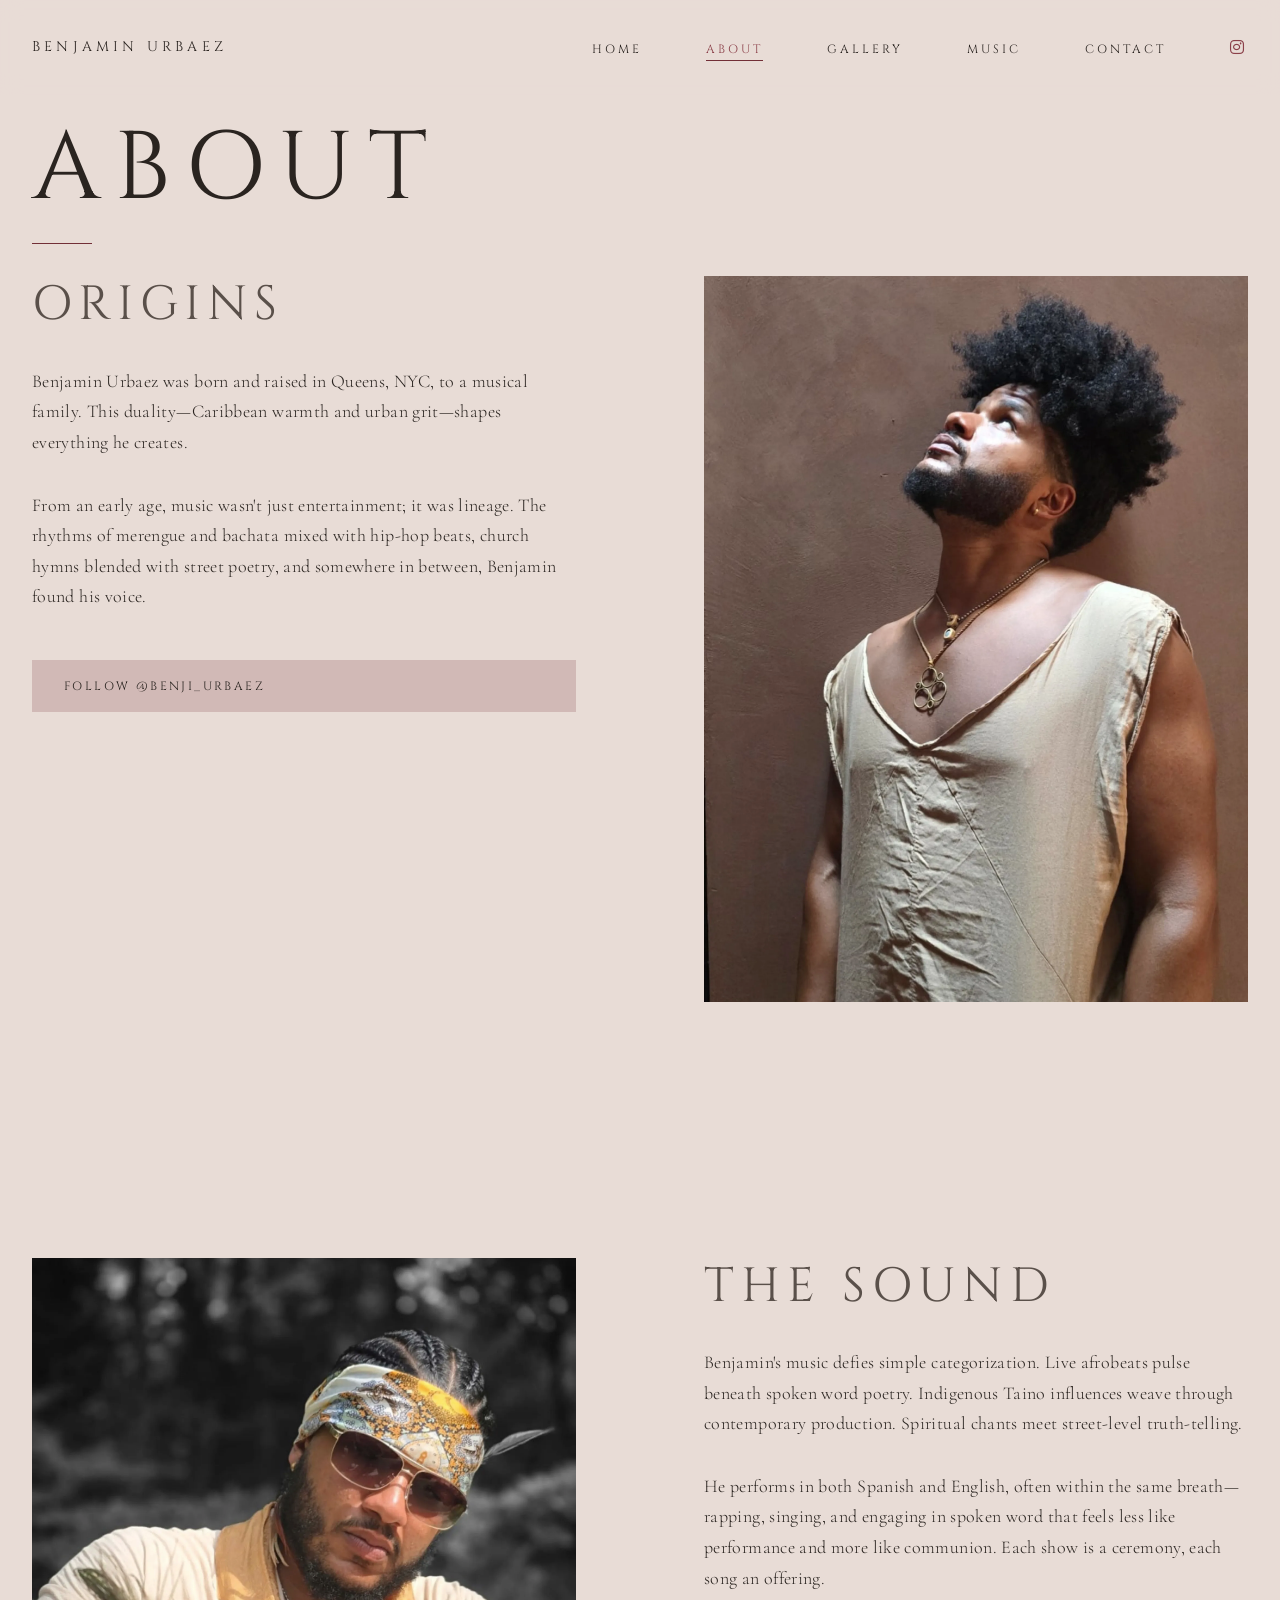
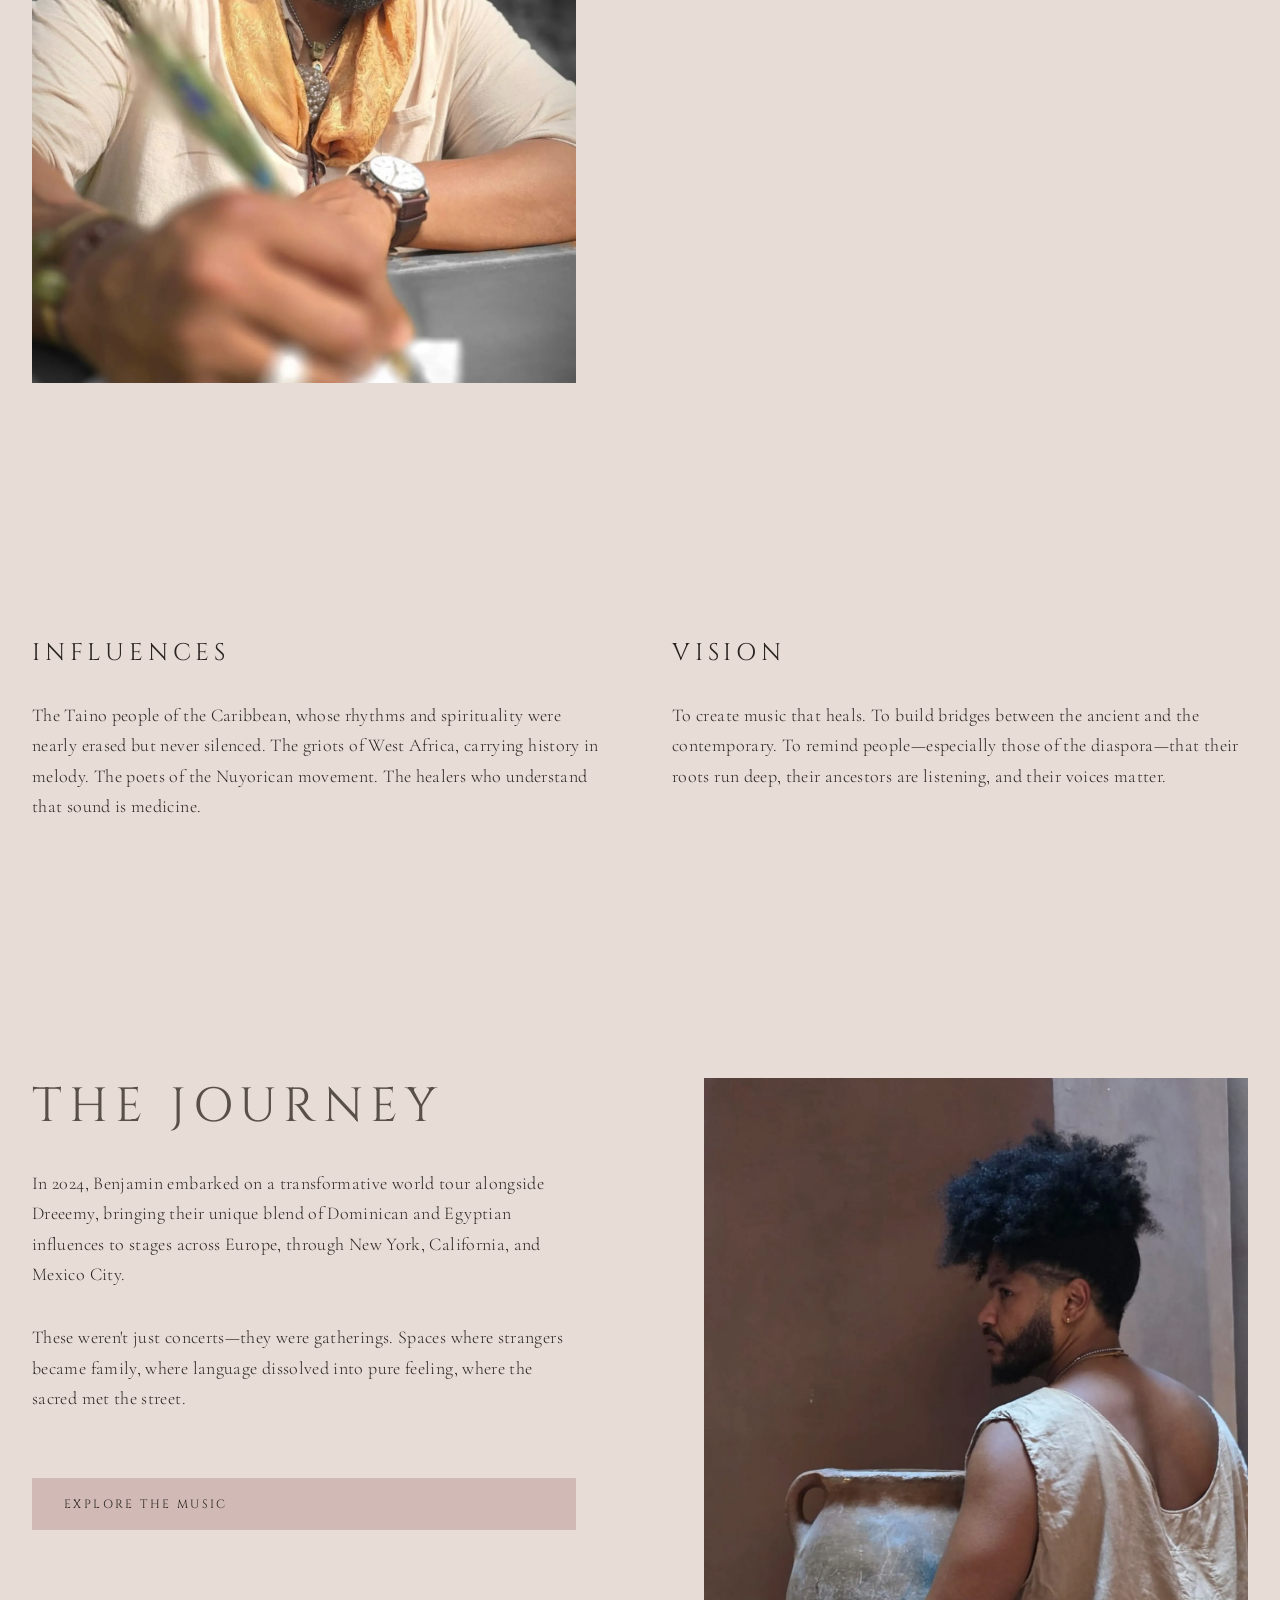
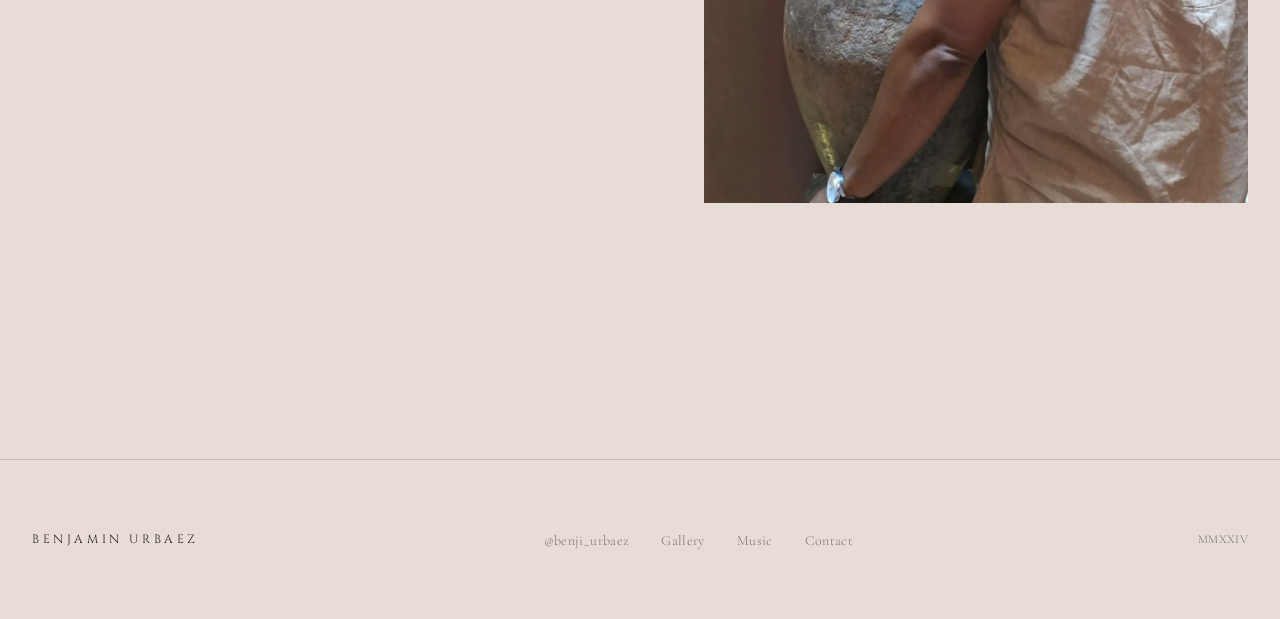
==== about/index.html @ 4b697fca "Optimize all images to WebP format (261MB → 48MB, 81% reduction) Convert 98 images from JPEG/JPG to " ====
<!DOCTYPE html>
<html lang="en">
<head>
  <meta charset="UTF-8">
  <meta name="viewport" content="width=device-width, initial-scale=1.0">
  <title>About Benjamin Urbaez | Dominican-American Spiritual Music Artist from Queens NYC</title>
  <meta name="description" content="About Benjamin Urbaez - Dominican-American spiritual music artist born and raised in Queens, NYC. From a musical family, he channels ancestral rhythms through live afrobeats, spoken word, and Taino-influenced soundscapes. Follow @benji_urbaez on Instagram.">
  <meta name="keywords" content="Benjamin Urbaez biography, Dominican-American musician, Queens NYC artist, spiritual music, afrobeats performer, spoken word poet, Taino indigenous music, Dreeemy collaboration">
  <link rel="canonical" href="https://benjaminurbaez.com/about.html">
  <link rel="stylesheet" href="https://cdnjs.cloudflare.com/ajax/libs/font-awesome/6.5.1/css/all.min.css" integrity="sha512-DTOQO9RWCH3ppGqcWaEA1BIZOC6xxalwEsw9c2QQeAIftl+Vegovlnee1c9QX4TctnWMn13TZye+giMm8e2LwA==" crossorigin="anonymous" referrerpolicy="no-referrer">
  <link rel="stylesheet" href="../styles.css">
</head>
<body>

  <nav class="nav nav--sticky">
    <div class="container nav__inner">
      <a href="/" class="nav__logo">Benjamin Urbaez</a>
      <ul class="nav__links">
        <li><a href="/" class="nav__link">Home</a></li>
        <li><a href="/about/" class="nav__link active">About</a></li>
        <li><a href="/gallery/" class="nav__link">Gallery</a></li>
        <li><a href="/music/" class="nav__link">Music</a></li>
        <li><a href="/contact/" class="nav__link">Contact</a></li>
        <li><a href="https://www.instagram.com/benji_urbaez/" target="_blank" rel="noopener" class="nav__link nav__link--instagram" aria-label="Instagram"><i class="fa-brands fa-instagram"></i></a></li>
      </ul>
      <button class="nav__toggle" aria-label="Toggle navigation">
        <span></span>
        <span></span>
        <span></span>
      </button>
    </div>
  </nav>

  <header class="page-header">
    <div class="container">
      <h1 class="page-header__title animate-fade-in-up">About</h1>
      <div class="page-header__line animate-fade-in-up animate-delay-1"></div>
    </div>
  </header>

  <section class="section" style="padding-top: 0;">
    <div class="container">
      <div class="content-block">
        <div class="content-block__text">
          <h2>Origins</h2>
          <p>
            Benjamin Urbaez was born and raised in Queens, NYC, to a musical family. This duality—Caribbean warmth and urban grit—shapes everything he creates.
          </p>
          <p>
            From an early age, music wasn't just entertainment; it was lineage. The rhythms of merengue and bachata mixed with hip-hop beats, church hymns blended with street poetry, and somewhere in between, Benjamin found his voice.
          </p>
          <a href="https://www.instagram.com/benji_urbaez/" target="_blank" rel="noopener" class="social-link" style="margin-top: var(--space-sm); display: inline-block;">Follow @benji_urbaez</a>
        </div>
        <div class="content-block__image">
          <img src="../assets/benjaminurbaez_05.webp" alt="Benjamin Urbaez Dominican-American spiritual music artist looking upward in earth-toned linen with gold pendant necklace against terracotta wall">
        </div>
      </div>
    </div>
  </section>


  <section class="section">
    <div class="container">
      <div class="content-block content-block--reverse">
        <div class="content-block__text">
          <h2>The Sound</h2>
          <p>
            Benjamin's music defies simple categorization. Live afrobeats pulse beneath spoken word poetry. Indigenous Taino influences weave through contemporary production. Spiritual chants meet street-level truth-telling.
          </p>
          <p>
            He performs in both Spanish and English, often within the same breath—rapping, singing, and engaging in spoken word that feels less like performance and more like communion. Each show is a ceremony, each song an offering.
          </p>
        </div>
        <div class="content-block__image">
          <img src="../assets/benjaminurbaez_01.webp" alt="Benjamin Urbaez writing lyrics outdoors wearing patterned bandana and sunglasses, Dominican-American songwriter and spoken word poet">
        </div>
      </div>
    </div>
  </section>

  <section class="section">
    <div class="container">
      <div class="grid grid--2">
        <div>
          <h3>Influences</h3>
          <p style="margin-top: var(--space-md);">
            The Taino people of the Caribbean, whose rhythms and spirituality were nearly erased but never silenced. The griots of West Africa, carrying history in melody. The poets of the Nuyorican movement. The healers who understand that sound is medicine.
          </p>
        </div>
        <div>
          <h3>Vision</h3>
          <p style="margin-top: var(--space-md);">
            To create music that heals. To build bridges between the ancient and the contemporary. To remind people—especially those of the diaspora—that their roots run deep, their ancestors are listening, and their voices matter.
          </p>
        </div>
      </div>
    </div>
  </section>

  <section class="section">
    <div class="container">
      <div class="content-block">
        <div class="content-block__text">
          <h2>The Journey</h2>
          <p>
            In 2024, Benjamin embarked on a transformative world tour alongside Dreeemy, bringing their unique blend of Dominican and Egyptian influences to stages across Europe, through New York, California, and Mexico City.
          </p>
          <p>
            These weren't just concerts—they were gatherings. Spaces where strangers became family, where language dissolved into pure feeling, where the sacred met the street.
          </p>
          <a href="/music/" class="social-link" style="margin-top: var(--space-md); display: inline-block;">Explore the Music</a>
        </div>
        <div class="content-block__image">
          <img src="../assets/benjaminurbaez_06.webp" alt="Benjamin Urbaez in profile view leaning against ancient clay vessel, contemplative portrait of global touring musician">
        </div>
      </div>
    </div>
  </section>

  <footer class="footer">
    <div class="container footer__inner">
      <span class="footer__logo">Benjamin Urbaez</span>
      <ul class="footer__links">
        <li><a href="https://www.instagram.com/benji_urbaez/" target="_blank" rel="noopener" class="footer__link">@benji_urbaez</a></li>
        <li><a href="/gallery/" class="footer__link">Gallery</a></li>
        <li><a href="/music/" class="footer__link">Music</a></li>
        <li><a href="/contact/" class="footer__link">Contact</a></li>
      </ul>
      <span class="footer__copy">MMXXIV</span>
    </div>
  </footer>

  <script src="../script.js"></script>
</body>
</html>
---- styles.css ----
/* Benjamin Urbaez - Sacred Earth Editorial */
@import url('https://fonts.googleapis.com/css2?family=Cinzel:wght@400;500;600;700&family=Cormorant+Garamond:ital,wght@0,300;0,400;0,500;0,600;1,300;1,400&display=swap');

:root {
  /* Sacred Earth Palette - Light Mode */
  --bg: #E8DCD6;
  --bg-dark: #D8CCC6;
  --burgundy: #722F37;
  --burgundy-light: #8B4049;
  --brown: #4A3728;
  --brown-light: #5E4A3A;
  --grey: #6B6B6B;
  --grey-warm: #7A7268;
  --text: #2A2420;
  --text-muted: #5A504A;

  /* Typography */
  --font-display: 'Cinzel', serif;
  --font-body: 'Cormorant Garamond', serif;

  /* Spacing */
  --space-xs: 0.5rem;
  --space-sm: 1rem;
  --space-md: 2rem;
  --space-lg: 4rem;
  --space-xl: 8rem;
  --space-2xl: 12rem;
}

*, *::before, *::after {
  margin: 0;
  padding: 0;
  box-sizing: border-box;
}

html {
  font-size: 16px;
  scroll-behavior: smooth;
}

body {
  font-family: var(--font-body);
  font-size: 1.125rem;
  font-weight: 300;
  line-height: 1.7;
  color: var(--text);
  background-color: var(--bg);
  min-height: 100vh;
  overflow-x: hidden;
  letter-spacing: 0.02em;
}

::selection {
  background: var(--burgundy);
  color: var(--bg);
}

/* Typography */
h1, h2, h3, h4 {
  font-family: var(--font-display);
  font-weight: 400;
  letter-spacing: 0.15em;
  text-transform: uppercase;
  line-height: 1.2;
}

h1 {
  font-size: clamp(2.5rem, 8vw, 6rem);
}

h2 {
  font-size: clamp(1.75rem, 4vw, 3rem);
  color: var(--text-muted);
}

h3 {
  font-size: clamp(1.25rem, 2vw, 1.5rem);
  letter-spacing: 0.2em;
}

p {
  max-width: 65ch;
}

a {
  color: var(--text);
  text-decoration: none;
  transition: color 0.3s ease;
}

a:hover {
  color: var(--burgundy-light);
}

/* Layout */
.container {
  width: 100%;
  max-width: 1400px;
  margin: 0 auto;
  padding: 0 var(--space-md);
}

.container--wide {
  max-width: 1600px;
}

.container--narrow {
  max-width: 900px;
}

/* Navigation */
.nav {
  position: fixed;
  top: 0;
  left: 0;
  right: 0;
  z-index: 100;
  padding: var(--space-md) 0;
  background: linear-gradient(to bottom, var(--bg) 0%, transparent 100%);
}

.nav__inner {
  display: flex;
  justify-content: space-between;
  align-items: center;
}

.nav__logo {
  font-family: var(--font-display);
  font-size: 0.875rem;
  letter-spacing: 0.3em;
  text-transform: uppercase;
}

.nav__links {
  display: flex;
  gap: var(--space-lg);
  list-style: none;
}

.nav__link {
  font-family: var(--font-display);
  font-size: 0.75rem;
  font-weight: bolder;
  letter-spacing: 0.25em;
  text-transform: uppercase;
  position: relative;
}

.nav__link::after {
  content: '';
  position: absolute;
  bottom: -4px;
  left: 0;
  width: 0;
  height: 1px;
  background: var(--burgundy);
  transition: width 0.4s ease;
}

.nav__link:hover::after,
.nav__link.active::after {
  width: 100%;
}

.nav__link.active {
  color: var(--burgundy-light);
}

/* Mobile Nav Toggle */
.nav__toggle {
  display: none;
  flex-direction: column;
  gap: 6px;
  background: none;
  border: none;
  cursor: pointer;
  padding: var(--space-xs);
}

.nav__toggle span {
  width: 24px;
  height: 1px;
  background: var(--text);
  transition: all 0.3s ease;
}

/* Hero Section */
.hero {
  min-height: 100vh;
  display: flex;
  flex-direction: column;
  justify-content: flex-end;
  padding-bottom: var(--space-xl);
  position: relative;
  overflow: hidden;
}

.hero__background {
  position: absolute;
  inset: 0;
  z-index: -1;
}

.hero__image {
  width: 100%;
  height: 100%;
  object-fit: cover;
  opacity: 0.6;
  filter: grayscale(20%);
}

.hero__overlay {
  position: absolute;
  inset: 0;
  background: linear-gradient(
    to top,
    var(--bg) 0%,
    rgba(232, 220, 214, 0.7) 40%,
    rgba(232, 220, 214, 0.3) 100%
  );
}

.hero__content {
  position: relative;
  z-index: 1;
}

.hero__title {
  margin-bottom: var(--space-md);
}

.hero__subtitle {
  font-family: var(--font-body);
  font-size: clamp(1rem, 2vw, 1.25rem);
  font-weight: 300;
  font-style: italic;
  letter-spacing: 0.1em;
  color: var(--text-muted);
  text-transform: none;
}

.hero__title--large {
  font-family: var(--font-body);
  font-size: clamp(2rem, 4vw, 2.5rem);
  font-weight: 300;
  font-style: italic;
  letter-spacing: 0.1em;
  text-transform: none;
  color: var(--text-muted);
}

/* Page Header */
.page-header {
  padding-top: calc(80px + var(--space-md));
  padding-bottom: var(--space-md);
}

.page-header__title {
  margin-bottom: var(--space-sm);
}

.page-header__line {
  width: 60px;
  height: 1px;
  background: var(--burgundy);
}

/* Sections */
.section {
  padding: var(--space-xl) 0;
}

.section--burgundy {
  background: var(--burgundy);
  color: var(--cream);
}

.section--burgundy h2,
.section--burgundy h3,
.section--burgundy p,
.section--burgundy a {
  color: var(--cream);
}

.section--brown {
  background: var(--brown);
  color: var(--cream);
}

.section--brown h2,
.section--brown h3,
.section--brown p,
.section--brown a {
  color: var(--cream);
}

.section__header {
  margin-bottom: var(--space-lg);
}

.section__title {
  margin-bottom: var(--space-sm);
}

.section__line {
  width: 40px;
  height: 1px;
  background: var(--burgundy);
}

/* Grid Layouts */
.grid {
  display: grid;
  gap: var(--space-lg);
}

.grid--2 {
  grid-template-columns: repeat(2, 1fr);
}

.grid--3 {
  grid-template-columns: repeat(3, 1fr);
}

.grid--asymmetric {
  grid-template-columns: 1fr 1.5fr;
}

/* Content Blocks */
.content-block {
  display: grid;
  grid-template-columns: 1fr 1fr;
  gap: var(--space-xl);
  align-items: start;
}

.content-block--reverse {
  direction: rtl;
}

.content-block--reverse > * {
  direction: ltr;
}

.content-block__text {
  display: flex;
  flex-direction: column;
  gap: var(--space-md);
}

.content-block__image {
  aspect-ratio: 3/4;
  overflow: hidden;
}

.content-block__image img {
  width: 100%;
  height: 100%;
  object-fit: cover;
  filter: grayscale(10%);
  transition: filter 0.6s ease, transform 0.6s ease;
}

.content-block__image:hover img {
  filter: grayscale(0%);
  transform: scale(1.02);
}

/* Cards */
.card {
  display: flex;
  flex-direction: column;
  gap: var(--space-sm);
}

.card__image {
  aspect-ratio: 1/1;
  overflow: hidden;
  background: var(--brown);
}

.card__image img {
  width: 100%;
  height: 100%;
  object-fit: cover;
  filter: grayscale(20%);
  transition: filter 0.4s ease, transform 0.6s ease;
}

.card:hover .card__image img {
  filter: grayscale(0%);
  transform: scale(1.05);
}

.card__title {
  font-family: var(--font-display);
  font-size: 0.875rem;
  letter-spacing: 0.2em;
  text-transform: uppercase;
}

.card__meta {
  font-size: 0.875rem;
  color: var(--grey-warm);
  font-style: italic;
}

/* Music List */
.music-list {
  display: flex;
  flex-direction: column;
}

.music-item {
  display: grid;
  grid-template-columns: auto 1fr auto;
  gap: var(--space-md);
  padding: var(--space-md) 0;
  align-items: baseline;
  border-bottom: 1px solid rgba(114, 47, 55, 0.3);
  transition: background 0.3s ease;
}

.music-item:hover {
  background: rgba(114, 47, 55, 0.1);
  margin: 0 calc(var(--space-md) * -1);
  padding-left: var(--space-md);
  padding-right: var(--space-md);
}

.music-item__number {
  font-family: var(--font-display);
  font-size: 0.75rem;
  letter-spacing: 0.1em;
  color: var(--grey);
}

.music-item__title {
  font-family: var(--font-display);
  font-size: 1rem;
  letter-spacing: 0.15em;
  text-transform: uppercase;
}

.music-item__year {
  font-size: 0.875rem;
  color: var(--grey-warm);
  font-style: italic;
}

/* Collaborations */
.collab {
  display: flex;
  flex-direction: column;
  gap: var(--space-xs);
  padding: var(--space-md);
  background: rgba(74, 55, 40, 0.2);
  transition: background 0.3s ease;
}

.collab:hover {
  background: rgba(74, 55, 40, 0.4);
}

.collab__artist {
  font-family: var(--font-display);
  font-size: 0.875rem;
  letter-spacing: 0.2em;
  text-transform: uppercase;
  color: var(--text);
}

.collab__description {
  font-size: 0.875rem;
  color: var(--text-muted);
  font-style: italic;
}

/* Tour Dates */
.tour-item {
  display: grid;
  grid-template-columns: 100px 1fr auto;
  gap: var(--space-md);
  padding: var(--space-sm) 0;
  align-items: baseline;
  border-bottom: 1px solid rgba(114, 47, 55, 0.2);
}

.tour-item__date {
  font-family: var(--font-display);
  font-size: 0.75rem;
  letter-spacing: 0.1em;
  color: var(--burgundy-light);
}

.tour-item__venue {
  font-size: 1rem;
}

.tour-item__city {
  font-size: 0.875rem;
  color: var(--grey-warm);
  font-style: italic;
  text-align: right;
}

/* Quote Block */
.quote {
  padding: var(--space-lg);
  background: rgba(114, 47, 55, 0.15);
  position: relative;
}

.quote::before {
  content: '"';
  font-family: var(--font-display);
  font-size: 6rem;
  color: var(--burgundy);
  opacity: 0.3;
  position: absolute;
  top: -1rem;
  left: var(--space-md);
  line-height: 1;
}

.quote__text {
  font-size: clamp(1.25rem, 2.5vw, 1.75rem);
  font-style: italic;
  font-weight: 300;
  line-height: 1.6;
  position: relative;
  z-index: 1;
  color: #fff;
}

.quote__attribution {
  margin-top: var(--space-md);
  font-family: var(--font-display);
  font-size: 0.75rem;
  letter-spacing: 0.2em;
  text-transform: uppercase;
  color: var(--text-muted);
}

/* Contact Form */
.contact-grid {
  display: grid;
  grid-template-columns: 1fr 1fr;
  gap: var(--space-xl);
}

.contact-info {
  display: flex;
  flex-direction: column;
  gap: var(--space-lg);
}

.contact-block {
  display: flex;
  flex-direction: column;
  gap: var(--space-xs);
}

.contact-block__label {
  font-family: var(--font-display);
  font-size: 0.75rem;
  letter-spacing: 0.25em;
  text-transform: uppercase;
  color: var(--burgundy-light);
}

.contact-block__value {
  font-size: 1.125rem;
}

.contact-block__value a {
  transition: color 0.3s ease;
}

.contact-block__value a:hover {
  color: var(--burgundy-light);
}

/* Social Links */
.social-links {
  display: flex;
  gap: var(--space-md);
}

.social-link {
  font-family: var(--font-display);
  font-size: 0.75rem;
  letter-spacing: 0.2em;
  text-transform: uppercase;
  padding: var(--space-sm) var(--space-md);
  background: rgba(114, 47, 55, 0.2);
  transition: background 0.3s ease, color 0.3s ease;
}

.social-link:hover {
  background: var(--burgundy);
  color: var(--bg);
}

/* Instagram Embed Container */
.instagram-embed {
  background: rgba(74, 55, 40, 0.15);
  padding: var(--space-md);
  min-height: 400px;
  display: flex;
  align-items: center;
  justify-content: center;
}

.instagram-embed iframe {
  max-width: 100%;
}

/* Gallery Layout */
.gallery-layout {
  display: grid;
  grid-template-columns: 2fr 1fr;
  gap: var(--space-lg);
}

.gallery-grid {
  columns: 3;
  column-gap: var(--space-sm);
}

.gallery-grid__item {
  break-inside: avoid;
  margin-bottom: var(--space-sm);
}

.gallery-grid__item img {
  width: 100%;
  display: block;
  filter: grayscale(10%);
  transition: filter 0.4s ease, transform 0.4s ease, opacity 0.6s ease;
  opacity: 0;
}

.gallery-grid__item img.loaded {
  opacity: 1;
}

.gallery-grid__item:hover img {
  filter: grayscale(0%);
  transform: scale(1.02);
}

.gallery-grid__item {
  overflow: hidden;
}

.gallery-sidebar {
  display: flex;
  flex-direction: column;
  gap: var(--space-lg);
}

.gallery-sidebar__embed {
  min-height: 400px;
}

.gallery-sidebar__poem {
  display: flex;
  flex-direction: column;
  gap: var(--space-md);
}

.gallery-sidebar__poem-text {
  font-style: italic;
  font-size: 1rem;
  line-height: 1.8;
  color: var(--text-muted);
}

.gallery-sidebar__poem-text strong {
  font-weight: 600;
  color: var(--text);
  font-style: normal;
}

.gallery-sidebar__meta {
  font-family: var(--font-display);
  font-size: 0.7rem;
  letter-spacing: 0.15em;
  text-transform: uppercase;
  color: var(--grey-warm);
}

.gallery-credit {
  font-family: var(--font-display);
  font-size: 0.875rem;
  letter-spacing: 0.15em;
  text-transform: uppercase;
  text-align: center;
  padding: var(--space-lg) 0;
  border-top: 1px solid rgba(114, 47, 55, 0.2);
  color: var(--text-muted);
}

.gallery-credit a {
  color: var(--burgundy-light);
}

.gallery-credit a:hover {
  color: var(--burgundy);
}

/* Page Header Subtitle */
.page-header__subtitle {
  font-family: var(--font-body);
  font-size: clamp(1rem, 2vw, 1.25rem);
  font-weight: 300;
  font-style: italic;
  color: var(--text-muted);
  margin-bottom: var(--space-sm);
}

/* Sticky Nav */
.nav--sticky {
  background: rgba(232, 220, 214, 0.95);
  backdrop-filter: blur(10px);
  -webkit-backdrop-filter: blur(10px);
}

/* Nav Instagram Link */
.nav__link--instagram {
  color: var(--burgundy-light);
  font-size: 1rem;
}

/* About page top-aligned hero */
.page-header--top-align {
  display: flex;
  align-items: flex-start;
}

/* Footer */
.footer {
  padding: var(--space-lg) 0;
  border-top: 1px solid rgba(114, 47, 55, 0.2);
  margin-top: var(--space-xl);
}

.footer__inner {
  display: flex;
  justify-content: space-between;
  align-items: center;
}

.footer__logo {
  font-family: var(--font-display);
  font-size: 0.75rem;
  letter-spacing: 0.3em;
  text-transform: uppercase;
}

.footer__links {
  display: flex;
  gap: var(--space-md);
  list-style: none;
}

.footer__link {
  font-size: 0.875rem;
  color: var(--grey-warm);
}

.footer__link:hover {
  color: var(--text);
}

.footer__copy {
  font-size: 0.75rem;
  color: var(--grey);
}

/* Animations */
@keyframes fadeInUp {
  from {
    opacity: 0;
    transform: translateY(30px);
  }
  to {
    opacity: 1;
    transform: translateY(0);
  }
}

@keyframes fadeIn {
  from { opacity: 0; }
  to { opacity: 1; }
}

.animate-fade-in {
  animation: fadeIn 1s ease forwards;
}

.animate-fade-in-up {
  animation: fadeInUp 0.8s ease forwards;
}

.animate-delay-1 { animation-delay: 0.1s; opacity: 0; }
.animate-delay-2 { animation-delay: 0.2s; opacity: 0; }
.animate-delay-3 { animation-delay: 0.3s; opacity: 0; }
.animate-delay-4 { animation-delay: 0.4s; opacity: 0; }
.animate-delay-5 { animation-delay: 0.5s; opacity: 0; }

/* Responsive */
@media (max-width: 1024px) {
  .grid--2, .grid--3 {
    grid-template-columns: 1fr;
  }

  .grid--asymmetric {
    grid-template-columns: 1fr;
  }

  .content-block {
    grid-template-columns: 1fr;
    gap: var(--space-lg);
  }

  .content-block--reverse {
    direction: ltr;
  }

  .contact-grid {
    grid-template-columns: 1fr;
  }

  .gallery-layout {
    grid-template-columns: 1fr;
  }

  .gallery-sidebar {
    position: static;
  }

  .gallery-grid {
    columns: 2;
  }
}

@media (max-width: 768px) {
  :root {
    --space-lg: 3rem;
    --space-xl: 5rem;
  }

  .nav__links {
    position: fixed;
    top: 0;
    right: -100%;
    width: 100%;
    height: 100vh;
    background: var(--bg);
    flex-direction: column;
    justify-content: center;
    align-items: center;
    gap: var(--space-lg);
    transition: right 0.4s ease;
  }

  .nav__links.active {
    right: 0;
  }

  .nav__link {
    font-size: 1rem;
  }

  .nav__toggle {
    display: flex;
    z-index: 101;
  }

  .nav__toggle.active span:nth-child(1) {
    transform: rotate(45deg) translate(5px, 5px);
  }

  .nav__toggle.active span:nth-child(2) {
    opacity: 0;
  }

  .nav__toggle.active span:nth-child(3) {
    transform: rotate(-45deg) translate(5px, -5px);
  }

  .gallery-grid {
    columns: 1;
  }

  .tour-item {
    grid-template-columns: 1fr;
    gap: var(--space-xs);
  }

  .tour-item__city {
    text-align: left;
  }

  .music-item {
    grid-template-columns: auto 1fr;
  }

  .music-item__year {
    grid-column: 2;
  }

  .footer__inner {
    flex-direction: column;
    gap: var(--space-md);
    text-align: center;
  }
}
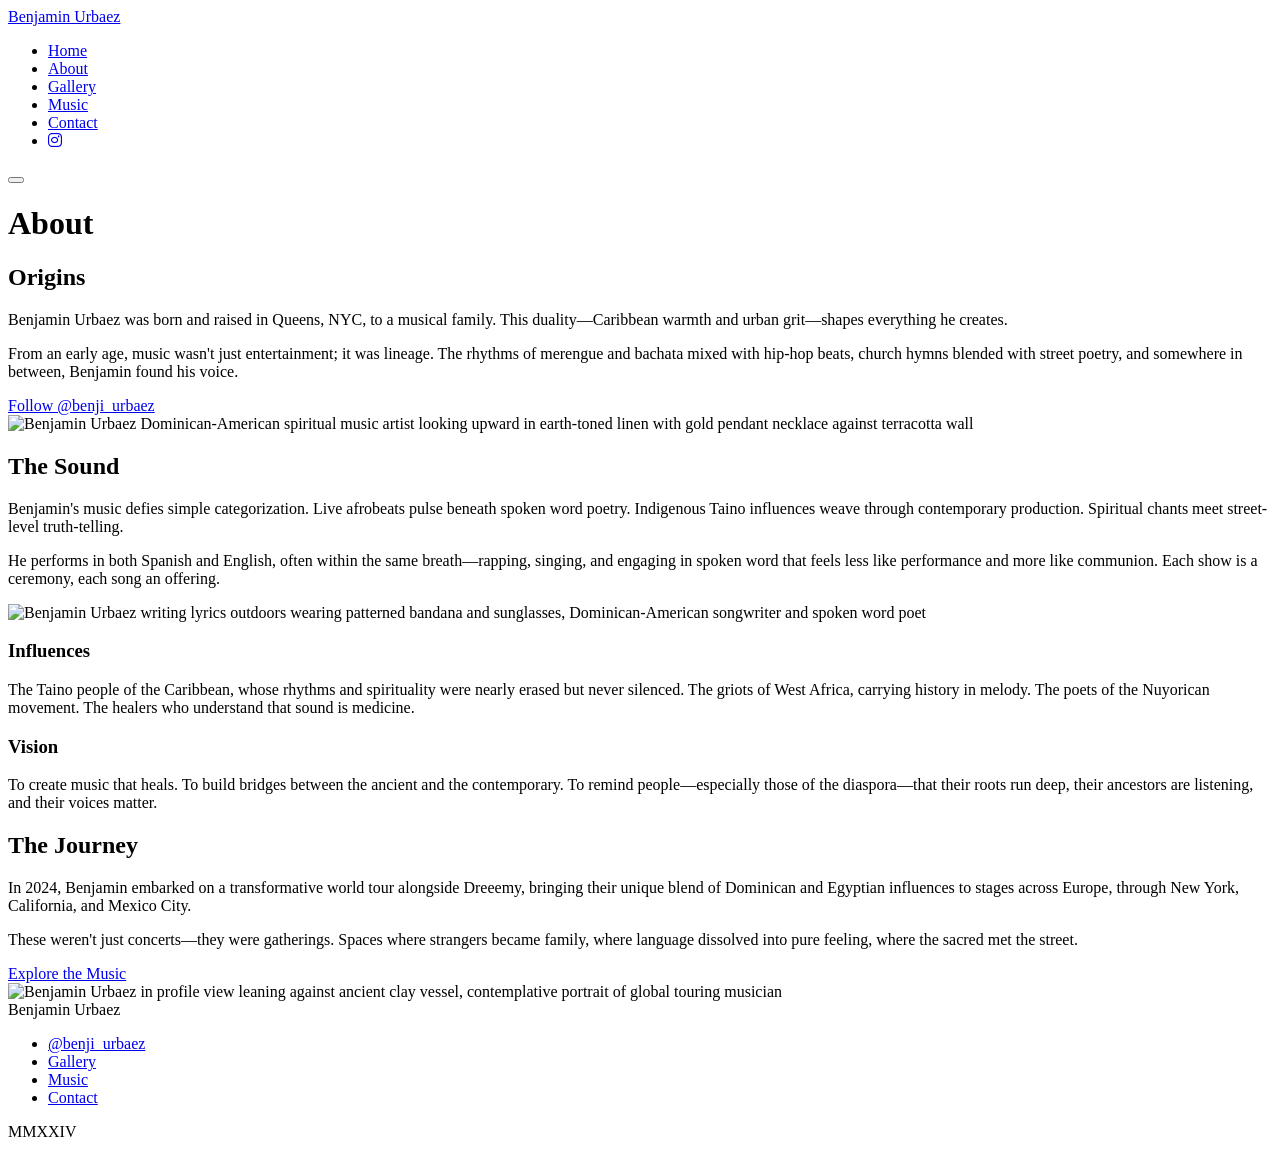
==== commit c81c7698: "Switch to warm amber dark palette inspired by live performance photography Replace light cream theme" ====
--- a/about/index.html
+++ b/about/index.html
@@ -8,7 +8,7 @@
   <meta name="keywords" content="Benjamin Urbaez biography, Dominican-American musician, Queens NYC artist, spiritual music, afrobeats performer, spoken word poet, Taino indigenous music, Dreeemy collaboration">
   <link rel="canonical" href="https://benjaminurbaez.com/about.html">
   <link rel="stylesheet" href="https://cdnjs.cloudflare.com/ajax/libs/font-awesome/6.5.1/css/all.min.css" integrity="sha512-DTOQO9RWCH3ppGqcWaEA1BIZOC6xxalwEsw9c2QQeAIftl+Vegovlnee1c9QX4TctnWMn13TZye+giMm8e2LwA==" crossorigin="anonymous" referrerpolicy="no-referrer">
-  <link rel="stylesheet" href="../styles.css">
+  <link rel="stylesheet" href="styles.css">
 </head>
 <body>
 
@@ -52,7 +52,7 @@
           <a href="https://www.instagram.com/benji_urbaez/" target="_blank" rel="noopener" class="social-link" style="margin-top: var(--space-sm); display: inline-block;">Follow @benji_urbaez</a>
         </div>
         <div class="content-block__image">
-          <img src="../assets/benjaminurbaez_05.webp" alt="Benjamin Urbaez Dominican-American spiritual music artist looking upward in earth-toned linen with gold pendant necklace against terracotta wall">
+          <img src="assets/benjaminurbaez_05.webp" alt="Benjamin Urbaez Dominican-American spiritual music artist looking upward in earth-toned linen with gold pendant necklace against terracotta wall">
         </div>
       </div>
     </div>
@@ -72,7 +72,7 @@
           </p>
         </div>
         <div class="content-block__image">
-          <img src="../assets/benjaminurbaez_01.webp" alt="Benjamin Urbaez writing lyrics outdoors wearing patterned bandana and sunglasses, Dominican-American songwriter and spoken word poet">
+          <img src="assets/benjaminurbaez_01.webp" alt="Benjamin Urbaez writing lyrics outdoors wearing patterned bandana and sunglasses, Dominican-American songwriter and spoken word poet">
         </div>
       </div>
     </div>
@@ -111,7 +111,7 @@
           <a href="/music/" class="social-link" style="margin-top: var(--space-md); display: inline-block;">Explore the Music</a>
         </div>
         <div class="content-block__image">
-          <img src="../assets/benjaminurbaez_06.webp" alt="Benjamin Urbaez in profile view leaning against ancient clay vessel, contemplative portrait of global touring musician">
+          <img src="assets/benjaminurbaez_06.webp" alt="Benjamin Urbaez in profile view leaning against ancient clay vessel, contemplative portrait of global touring musician">
         </div>
       </div>
     </div>
@@ -130,6 +130,6 @@
     </div>
   </footer>
 
-  <script src="../script.js"></script>
+  <script src="script.js"></script>
 </body>
 </html>
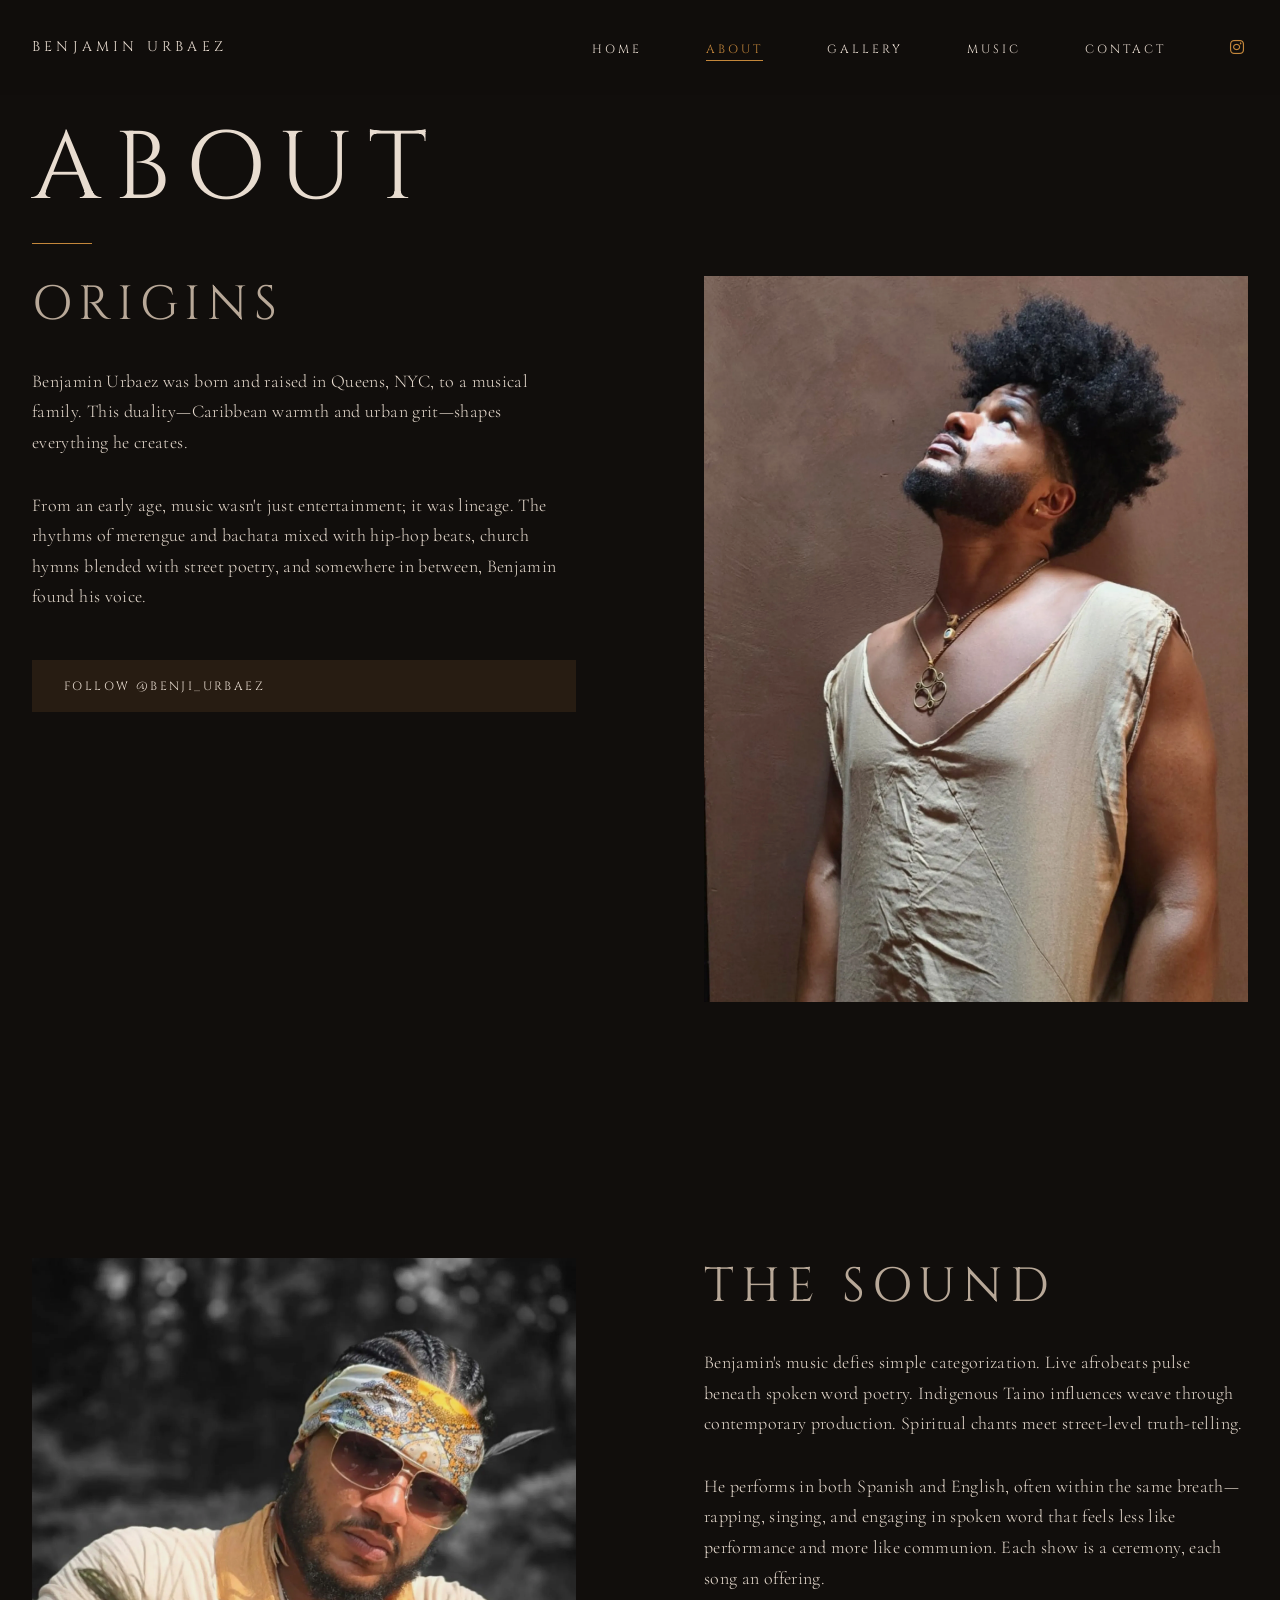
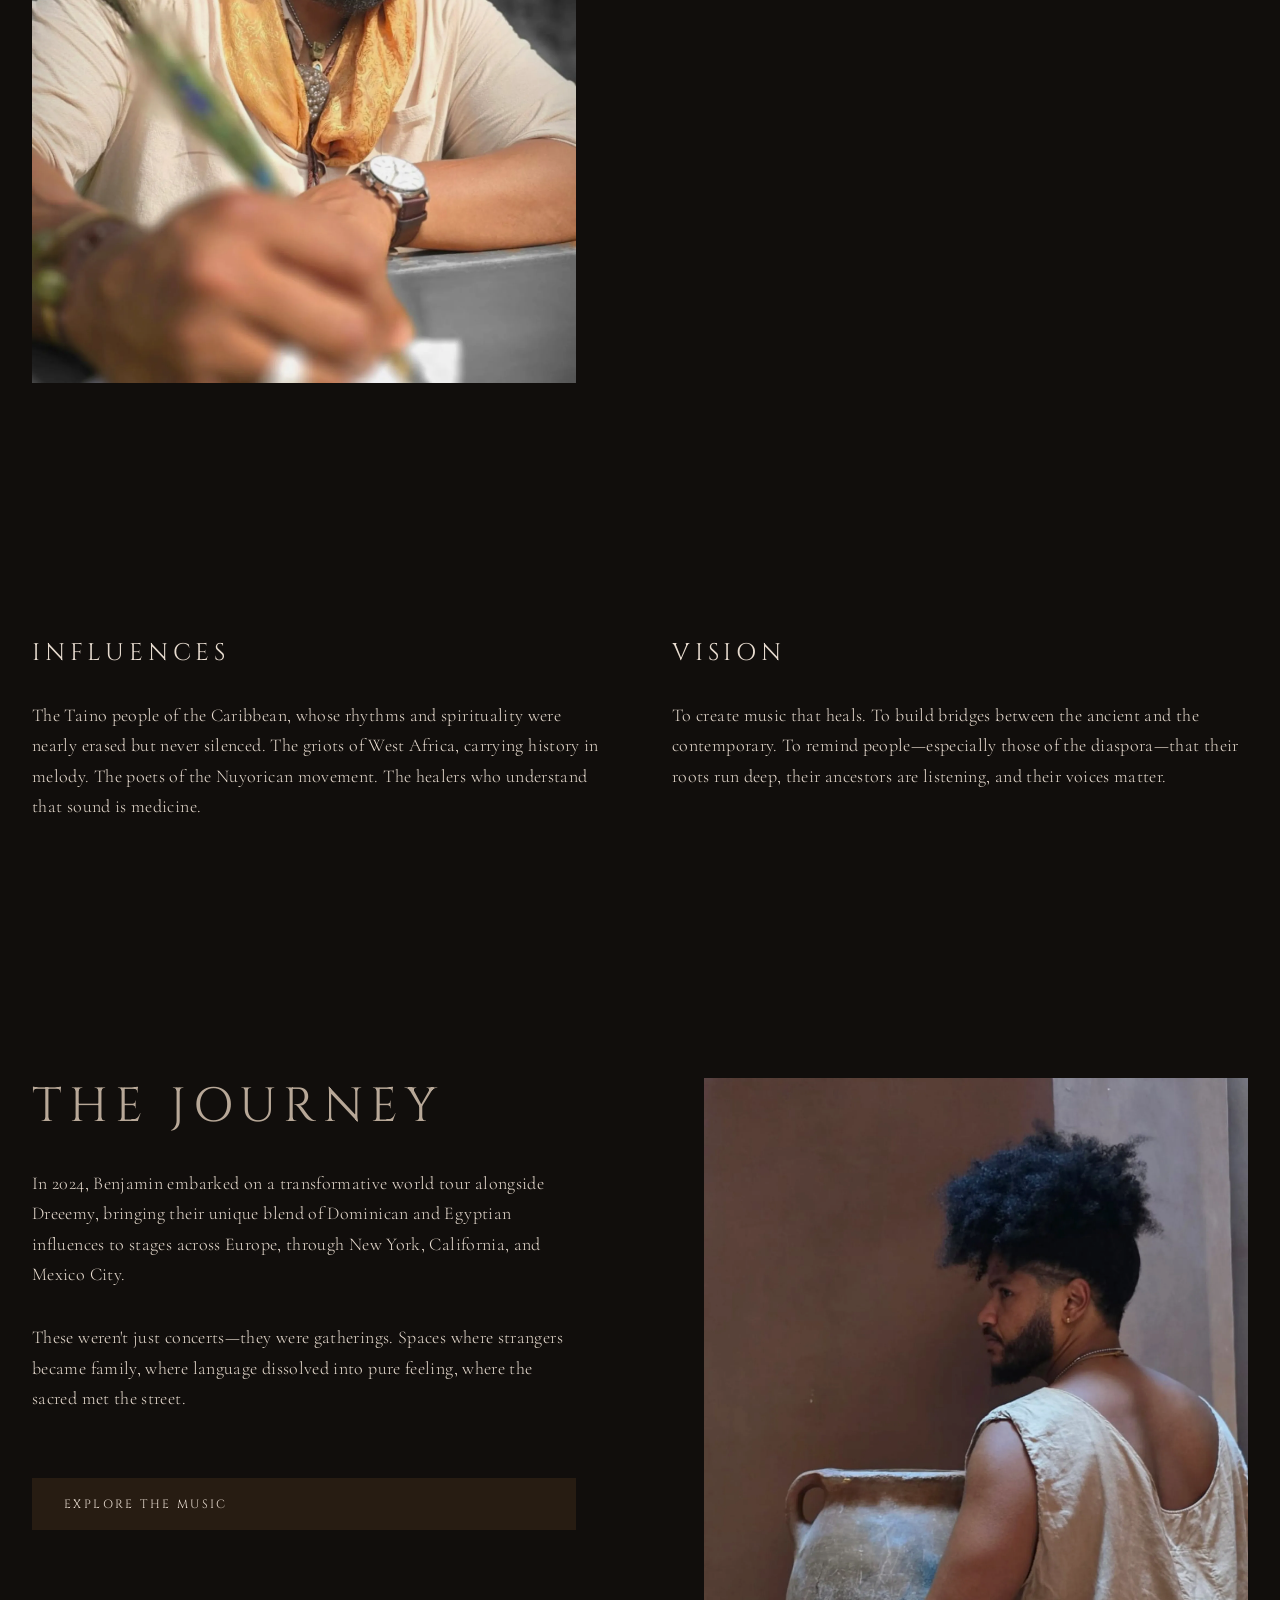
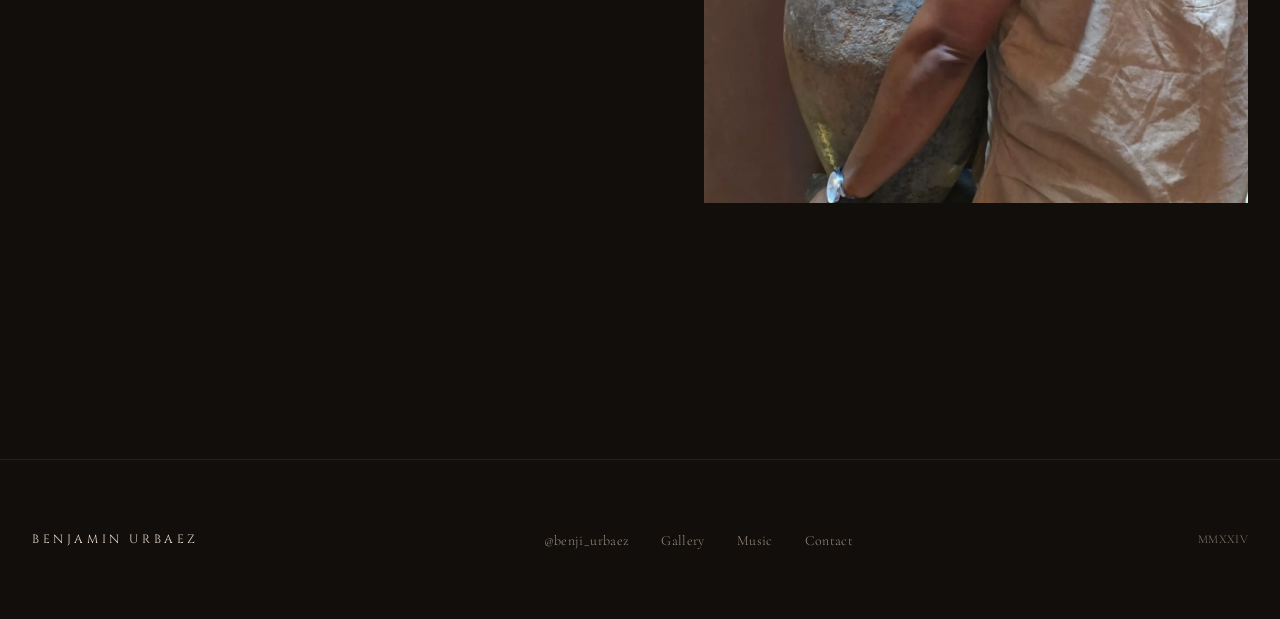
==== commit af956839: "Fix broken CSS/JS paths in subdirectory index files Change relative paths (styles.css, script.js, as" ====
--- a/about/index.html
+++ b/about/index.html
@@ -8,7 +8,7 @@
   <meta name="keywords" content="Benjamin Urbaez biography, Dominican-American musician, Queens NYC artist, spiritual music, afrobeats performer, spoken word poet, Taino indigenous music, Dreeemy collaboration">
   <link rel="canonical" href="https://benjaminurbaez.com/about.html">
   <link rel="stylesheet" href="https://cdnjs.cloudflare.com/ajax/libs/font-awesome/6.5.1/css/all.min.css" integrity="sha512-DTOQO9RWCH3ppGqcWaEA1BIZOC6xxalwEsw9c2QQeAIftl+Vegovlnee1c9QX4TctnWMn13TZye+giMm8e2LwA==" crossorigin="anonymous" referrerpolicy="no-referrer">
-  <link rel="stylesheet" href="styles.css">
+  <link rel="stylesheet" href="/styles.css">
 </head>
 <body>
 
@@ -52,7 +52,7 @@
           <a href="https://www.instagram.com/benji_urbaez/" target="_blank" rel="noopener" class="social-link" style="margin-top: var(--space-sm); display: inline-block;">Follow @benji_urbaez</a>
         </div>
         <div class="content-block__image">
-          <img src="assets/benjaminurbaez_05.webp" alt="Benjamin Urbaez Dominican-American spiritual music artist looking upward in earth-toned linen with gold pendant necklace against terracotta wall">
+          <img src="/assets/benjaminurbaez_05.webp" alt="Benjamin Urbaez Dominican-American spiritual music artist looking upward in earth-toned linen with gold pendant necklace against terracotta wall">
         </div>
       </div>
     </div>
@@ -72,7 +72,7 @@
           </p>
         </div>
         <div class="content-block__image">
-          <img src="assets/benjaminurbaez_01.webp" alt="Benjamin Urbaez writing lyrics outdoors wearing patterned bandana and sunglasses, Dominican-American songwriter and spoken word poet">
+          <img src="/assets/benjaminurbaez_01.webp" alt="Benjamin Urbaez writing lyrics outdoors wearing patterned bandana and sunglasses, Dominican-American songwriter and spoken word poet">
         </div>
       </div>
     </div>
@@ -111,7 +111,7 @@
           <a href="/music/" class="social-link" style="margin-top: var(--space-md); display: inline-block;">Explore the Music</a>
         </div>
         <div class="content-block__image">
-          <img src="assets/benjaminurbaez_06.webp" alt="Benjamin Urbaez in profile view leaning against ancient clay vessel, contemplative portrait of global touring musician">
+          <img src="/assets/benjaminurbaez_06.webp" alt="Benjamin Urbaez in profile view leaning against ancient clay vessel, contemplative portrait of global touring musician">
         </div>
       </div>
     </div>
@@ -130,6 +130,6 @@
     </div>
   </footer>
 
-  <script src="script.js"></script>
+  <script src="/script.js"></script>
 </body>
 </html>
--- a/styles.css
+++ b/styles.css
@@ -0,0 +1,952 @@
+/* Benjamin Urbaez - Sacred Earth Editorial */
+@import url('https://fonts.googleapis.com/css2?family=Cinzel:wght@400;500;600;700&family=Cormorant+Garamond:ital,wght@0,300;0,400;0,500;0,600;1,300;1,400&display=swap');
+
+:root {
+  /* Sacred Earth Palette - Warm Amber Dark */
+  --bg: #110E0C;
+  --bg-alt: #1A1512;
+  --burgundy: #8B3A3A;
+  --burgundy-light: #A85050;
+  --amber: #C4873B;
+  --amber-light: #D4A054;
+  --brown: #2A1F18;
+  --brown-light: #3D2E22;
+  --grey: #8A7E72;
+  --grey-warm: #9E9080;
+  --cream: #E8DCD0;
+  --cream-muted: #B8A898;
+  --text: #E8DCD0;
+  --text-muted: #B8A898;
+
+  /* Typography */
+  --font-display: 'Cinzel', serif;
+  --font-body: 'Cormorant Garamond', serif;
+
+  /* Spacing */
+  --space-xs: 0.5rem;
+  --space-sm: 1rem;
+  --space-md: 2rem;
+  --space-lg: 4rem;
+  --space-xl: 8rem;
+  --space-2xl: 12rem;
+}
+
+*, *::before, *::after {
+  margin: 0;
+  padding: 0;
+  box-sizing: border-box;
+}
+
+html {
+  font-size: 16px;
+  scroll-behavior: smooth;
+}
+
+body {
+  font-family: var(--font-body);
+  font-size: 1.125rem;
+  font-weight: 300;
+  line-height: 1.7;
+  color: var(--text);
+  background-color: var(--bg);
+  min-height: 100vh;
+  overflow-x: hidden;
+  letter-spacing: 0.02em;
+}
+
+::selection {
+  background: var(--amber);
+  color: var(--bg);
+}
+
+/* Typography */
+h1, h2, h3, h4 {
+  font-family: var(--font-display);
+  font-weight: 400;
+  letter-spacing: 0.15em;
+  text-transform: uppercase;
+  line-height: 1.2;
+}
+
+h1 {
+  font-size: clamp(2.5rem, 8vw, 6rem);
+}
+
+h2 {
+  font-size: clamp(1.75rem, 4vw, 3rem);
+  color: var(--cream-muted);
+}
+
+h3 {
+  font-size: clamp(1.25rem, 2vw, 1.5rem);
+  letter-spacing: 0.2em;
+}
+
+p {
+  max-width: 65ch;
+}
+
+a {
+  color: var(--text);
+  text-decoration: none;
+  transition: color 0.3s ease;
+}
+
+a:hover {
+  color: var(--amber);
+}
+
+/* Layout */
+.container {
+  width: 100%;
+  max-width: 1400px;
+  margin: 0 auto;
+  padding: 0 var(--space-md);
+}
+
+.container--wide {
+  max-width: 1600px;
+}
+
+.container--narrow {
+  max-width: 900px;
+}
+
+/* Navigation */
+.nav {
+  position: fixed;
+  top: 0;
+  left: 0;
+  right: 0;
+  z-index: 100;
+  padding: var(--space-md) 0;
+  background: linear-gradient(to bottom, rgba(17, 14, 12, 0.9) 0%, transparent 100%);
+}
+
+.nav__inner {
+  display: flex;
+  justify-content: space-between;
+  align-items: center;
+}
+
+.nav__logo {
+  font-family: var(--font-display);
+  font-size: 0.875rem;
+  letter-spacing: 0.3em;
+  text-transform: uppercase;
+}
+
+.nav__links {
+  display: flex;
+  gap: var(--space-lg);
+  list-style: none;
+}
+
+.nav__link {
+  font-family: var(--font-display);
+  font-size: 0.75rem;
+  font-weight: bolder;
+  letter-spacing: 0.25em;
+  text-transform: uppercase;
+  position: relative;
+}
+
+.nav__link::after {
+  content: '';
+  position: absolute;
+  bottom: -4px;
+  left: 0;
+  width: 0;
+  height: 1px;
+  background: var(--amber);
+  transition: width 0.4s ease;
+}
+
+.nav__link:hover::after,
+.nav__link.active::after {
+  width: 100%;
+}
+
+.nav__link.active {
+  color: var(--amber);
+}
+
+/* Mobile Nav Toggle */
+.nav__toggle {
+  display: none;
+  flex-direction: column;
+  gap: 6px;
+  background: none;
+  border: none;
+  cursor: pointer;
+  padding: var(--space-xs);
+}
+
+.nav__toggle span {
+  width: 24px;
+  height: 1px;
+  background: var(--text);
+  transition: all 0.3s ease;
+}
+
+/* Hero Section */
+.hero {
+  min-height: 100vh;
+  display: flex;
+  flex-direction: column;
+  justify-content: flex-end;
+  padding-bottom: var(--space-xl);
+  position: relative;
+  overflow: hidden;
+}
+
+.hero__background {
+  position: absolute;
+  inset: 0;
+  z-index: -1;
+}
+
+.hero__image {
+  width: 100%;
+  height: 100%;
+  object-fit: cover;
+  opacity: 0.7;
+  filter: grayscale(0%);
+}
+
+.hero__overlay {
+  position: absolute;
+  inset: 0;
+  background: linear-gradient(
+    to top,
+    var(--bg) 0%,
+    rgba(17, 14, 12, 0.6) 40%,
+    rgba(17, 14, 12, 0.2) 100%
+  );
+}
+
+.hero__content {
+  position: relative;
+  z-index: 1;
+}
+
+.hero__title {
+  margin-bottom: var(--space-md);
+}
+
+.hero__subtitle {
+  font-family: var(--font-body);
+  font-size: clamp(1rem, 2vw, 1.25rem);
+  font-weight: 300;
+  font-style: italic;
+  letter-spacing: 0.1em;
+  color: var(--text-muted);
+  text-transform: none;
+}
+
+.hero__title--large {
+  font-family: var(--font-body);
+  font-size: clamp(2rem, 4vw, 2.5rem);
+  font-weight: 300;
+  font-style: italic;
+  letter-spacing: 0.1em;
+  text-transform: none;
+  color: var(--text-muted);
+}
+
+/* Page Header */
+.page-header {
+  padding-top: calc(80px + var(--space-md));
+  padding-bottom: var(--space-md);
+}
+
+.page-header__title {
+  margin-bottom: var(--space-sm);
+}
+
+.page-header__line {
+  width: 60px;
+  height: 1px;
+  background: var(--amber);
+}
+
+/* Sections */
+.section {
+  padding: var(--space-xl) 0;
+}
+
+.section--burgundy {
+  background: var(--burgundy);
+  color: var(--cream);
+}
+
+.section--burgundy h2,
+.section--burgundy h3,
+.section--burgundy p,
+.section--burgundy a {
+  color: var(--cream);
+}
+
+.section--burgundy .section__line {
+  background: var(--amber);
+}
+
+.section--burgundy .social-link {
+  background: rgba(232, 220, 208, 0.15);
+  color: var(--cream);
+}
+
+.section--burgundy .social-link:hover {
+  background: var(--amber);
+  color: var(--bg);
+}
+
+.section--brown {
+  background: var(--brown-light);
+  color: var(--cream);
+}
+
+.section--brown h2,
+.section--brown h3,
+.section--brown p,
+.section--brown a {
+  color: var(--cream);
+}
+
+.section--brown .social-link {
+  background: rgba(232, 220, 208, 0.15);
+  color: var(--cream);
+}
+
+.section--brown .social-link:hover {
+  background: var(--amber);
+  color: var(--bg);
+}
+
+.section__header {
+  margin-bottom: var(--space-lg);
+}
+
+.section__title {
+  margin-bottom: var(--space-sm);
+}
+
+.section__line {
+  width: 40px;
+  height: 1px;
+  background: var(--amber);
+}
+
+/* Grid Layouts */
+.grid {
+  display: grid;
+  gap: var(--space-lg);
+}
+
+.grid--2 {
+  grid-template-columns: repeat(2, 1fr);
+}
+
+.grid--3 {
+  grid-template-columns: repeat(3, 1fr);
+}
+
+.grid--asymmetric {
+  grid-template-columns: 1fr 1.5fr;
+}
+
+/* Content Blocks */
+.content-block {
+  display: grid;
+  grid-template-columns: 1fr 1fr;
+  gap: var(--space-xl);
+  align-items: start;
+}
+
+.content-block--reverse {
+  direction: rtl;
+}
+
+.content-block--reverse > * {
+  direction: ltr;
+}
+
+.content-block__text {
+  display: flex;
+  flex-direction: column;
+  gap: var(--space-md);
+}
+
+.content-block__image {
+  aspect-ratio: 3/4;
+  overflow: hidden;
+}
+
+.content-block__image img {
+  width: 100%;
+  height: 100%;
+  object-fit: cover;
+  filter: grayscale(0%) brightness(0.95);
+  transition: filter 0.6s ease, transform 0.6s ease;
+}
+
+.content-block__image:hover img {
+  filter: grayscale(0%) brightness(1.05);
+  transform: scale(1.02);
+}
+
+/* Cards */
+.card {
+  display: flex;
+  flex-direction: column;
+  gap: var(--space-sm);
+}
+
+.card__image {
+  aspect-ratio: 1/1;
+  overflow: hidden;
+  background: var(--brown-light);
+}
+
+.card__image img {
+  width: 100%;
+  height: 100%;
+  object-fit: cover;
+  filter: grayscale(0%);
+  transition: filter 0.4s ease, transform 0.6s ease;
+}
+
+.card:hover .card__image img {
+  filter: grayscale(0%);
+  transform: scale(1.05);
+}
+
+.card__title {
+  font-family: var(--font-display);
+  font-size: 0.875rem;
+  letter-spacing: 0.2em;
+  text-transform: uppercase;
+}
+
+.card__meta {
+  font-size: 0.875rem;
+  color: var(--grey-warm);
+  font-style: italic;
+}
+
+/* Music List */
+.music-list {
+  display: flex;
+  flex-direction: column;
+}
+
+.music-item {
+  display: grid;
+  grid-template-columns: auto 1fr auto;
+  gap: var(--space-md);
+  padding: var(--space-md) 0;
+  align-items: baseline;
+  border-bottom: 1px solid rgba(196, 135, 59, 0.2);
+  transition: background 0.3s ease;
+}
+
+.music-item:hover {
+  background: rgba(196, 135, 59, 0.08);
+  margin: 0 calc(var(--space-md) * -1);
+  padding-left: var(--space-md);
+  padding-right: var(--space-md);
+}
+
+.music-item__number {
+  font-family: var(--font-display);
+  font-size: 0.75rem;
+  letter-spacing: 0.1em;
+  color: var(--grey);
+}
+
+.music-item__title {
+  font-family: var(--font-display);
+  font-size: 1rem;
+  letter-spacing: 0.15em;
+  text-transform: uppercase;
+}
+
+.music-item__year {
+  font-size: 0.875rem;
+  color: var(--grey-warm);
+  font-style: italic;
+}
+
+/* Collaborations */
+.collab {
+  display: flex;
+  flex-direction: column;
+  gap: var(--space-xs);
+  padding: var(--space-md);
+  background: rgba(196, 135, 59, 0.06);
+  transition: background 0.3s ease;
+}
+
+.collab:hover {
+  background: rgba(196, 135, 59, 0.12);
+}
+
+.collab__artist {
+  font-family: var(--font-display);
+  font-size: 0.875rem;
+  letter-spacing: 0.2em;
+  text-transform: uppercase;
+  color: var(--cream);
+}
+
+.collab__description {
+  font-size: 0.875rem;
+  color: var(--text-muted);
+  font-style: italic;
+}
+
+/* Tour Dates */
+.tour-item {
+  display: grid;
+  grid-template-columns: 100px 1fr auto;
+  gap: var(--space-md);
+  padding: var(--space-sm) 0;
+  align-items: baseline;
+  border-bottom: 1px solid rgba(196, 135, 59, 0.15);
+}
+
+.tour-item__date {
+  font-family: var(--font-display);
+  font-size: 0.75rem;
+  letter-spacing: 0.1em;
+  color: var(--amber);
+}
+
+.tour-item__venue {
+  font-size: 1rem;
+}
+
+.tour-item__city {
+  font-size: 0.875rem;
+  color: var(--grey-warm);
+  font-style: italic;
+  text-align: right;
+}
+
+/* Quote Block */
+.quote {
+  padding: var(--space-lg);
+  background: rgba(196, 135, 59, 0.08);
+  border-left: 2px solid var(--amber);
+  position: relative;
+}
+
+.quote::before {
+  content: '"';
+  font-family: var(--font-display);
+  font-size: 6rem;
+  color: var(--amber);
+  opacity: 0.3;
+  position: absolute;
+  top: -1rem;
+  left: var(--space-md);
+  line-height: 1;
+}
+
+.quote__text {
+  font-size: clamp(1.25rem, 2.5vw, 1.75rem);
+  font-style: italic;
+  font-weight: 300;
+  line-height: 1.6;
+  position: relative;
+  z-index: 1;
+  color: var(--cream);
+}
+
+.quote__attribution {
+  margin-top: var(--space-md);
+  font-family: var(--font-display);
+  font-size: 0.75rem;
+  letter-spacing: 0.2em;
+  text-transform: uppercase;
+  color: var(--cream-muted);
+}
+
+/* Contact Form */
+.contact-grid {
+  display: grid;
+  grid-template-columns: 1fr 1fr;
+  gap: var(--space-xl);
+}
+
+.contact-info {
+  display: flex;
+  flex-direction: column;
+  gap: var(--space-lg);
+}
+
+.contact-block {
+  display: flex;
+  flex-direction: column;
+  gap: var(--space-xs);
+}
+
+.contact-block__label {
+  font-family: var(--font-display);
+  font-size: 0.75rem;
+  letter-spacing: 0.25em;
+  text-transform: uppercase;
+  color: var(--amber);
+}
+
+.contact-block__value {
+  font-size: 1.125rem;
+}
+
+.contact-block__value a {
+  transition: color 0.3s ease;
+}
+
+.contact-block__value a:hover {
+  color: var(--amber);
+}
+
+/* Social Links */
+.social-links {
+  display: flex;
+  gap: var(--space-md);
+}
+
+.social-link {
+  font-family: var(--font-display);
+  font-size: 0.75rem;
+  letter-spacing: 0.2em;
+  text-transform: uppercase;
+  padding: var(--space-sm) var(--space-md);
+  background: rgba(196, 135, 59, 0.12);
+  color: var(--cream);
+  transition: background 0.3s ease, color 0.3s ease;
+}
+
+.social-link:hover {
+  background: var(--amber);
+  color: var(--bg);
+}
+
+/* Instagram Embed Container */
+.instagram-embed {
+  background: rgba(196, 135, 59, 0.06);
+  padding: var(--space-md);
+  min-height: 400px;
+  display: flex;
+  align-items: center;
+  justify-content: center;
+}
+
+.instagram-embed iframe {
+  max-width: 100%;
+}
+
+/* Gallery Layout */
+.gallery-layout {
+  display: grid;
+  grid-template-columns: 2fr 1fr;
+  gap: var(--space-lg);
+}
+
+.gallery-grid {
+  columns: 3;
+  column-gap: var(--space-sm);
+}
+
+.gallery-grid__item {
+  break-inside: avoid;
+  margin-bottom: var(--space-sm);
+}
+
+.gallery-grid__item img {
+  width: 100%;
+  display: block;
+  filter: grayscale(0%) brightness(0.95);
+  transition: filter 0.4s ease, transform 0.4s ease, opacity 0.6s ease;
+  opacity: 0;
+}
+
+.gallery-grid__item img.loaded {
+  opacity: 1;
+}
+
+.gallery-grid__item:hover img {
+  filter: grayscale(0%) brightness(1.1);
+  transform: scale(1.02);
+}
+
+.gallery-grid__item {
+  overflow: hidden;
+}
+
+.gallery-sidebar {
+  display: flex;
+  flex-direction: column;
+  gap: var(--space-lg);
+}
+
+.gallery-sidebar__embed {
+  min-height: 400px;
+}
+
+.gallery-sidebar__poem {
+  display: flex;
+  flex-direction: column;
+  gap: var(--space-md);
+}
+
+.gallery-sidebar__poem-text {
+  font-style: italic;
+  font-size: 1rem;
+  line-height: 1.8;
+  color: var(--text-muted);
+}
+
+.gallery-sidebar__poem-text strong {
+  font-weight: 600;
+  color: var(--text);
+  font-style: normal;
+}
+
+.gallery-sidebar__meta {
+  font-family: var(--font-display);
+  font-size: 0.7rem;
+  letter-spacing: 0.15em;
+  text-transform: uppercase;
+  color: var(--grey-warm);
+}
+
+.gallery-credit {
+  font-family: var(--font-display);
+  font-size: 0.875rem;
+  letter-spacing: 0.15em;
+  text-transform: uppercase;
+  text-align: center;
+  padding: var(--space-lg) 0;
+  border-top: 1px solid rgba(196, 135, 59, 0.15);
+  color: var(--text-muted);
+}
+
+.gallery-credit a {
+  color: var(--amber);
+}
+
+.gallery-credit a:hover {
+  color: var(--amber-light);
+}
+
+/* Page Header Subtitle */
+.page-header__subtitle {
+  font-family: var(--font-body);
+  font-size: clamp(1rem, 2vw, 1.25rem);
+  font-weight: 300;
+  font-style: italic;
+  color: var(--text-muted);
+  margin-bottom: var(--space-sm);
+}
+
+/* Sticky Nav */
+.nav--sticky {
+  background: rgba(17, 14, 12, 0.92);
+  backdrop-filter: blur(10px);
+  -webkit-backdrop-filter: blur(10px);
+}
+
+/* Nav Instagram Link */
+.nav__link--instagram {
+  color: var(--amber);
+  font-size: 1rem;
+}
+
+/* About page top-aligned hero */
+.page-header--top-align {
+  display: flex;
+  align-items: flex-start;
+}
+
+/* Footer */
+.footer {
+  padding: var(--space-lg) 0;
+  border-top: 1px solid rgba(196, 135, 59, 0.15);
+  margin-top: var(--space-xl);
+}
+
+.footer__inner {
+  display: flex;
+  justify-content: space-between;
+  align-items: center;
+}
+
+.footer__logo {
+  font-family: var(--font-display);
+  font-size: 0.75rem;
+  letter-spacing: 0.3em;
+  text-transform: uppercase;
+}
+
+.footer__links {
+  display: flex;
+  gap: var(--space-md);
+  list-style: none;
+}
+
+.footer__link {
+  font-size: 0.875rem;
+  color: var(--grey-warm);
+}
+
+.footer__link:hover {
+  color: var(--text);
+}
+
+.footer__copy {
+  font-size: 0.75rem;
+  color: var(--grey);
+}
+
+/* Animations */
+@keyframes fadeInUp {
+  from {
+    opacity: 0;
+    transform: translateY(30px);
+  }
+  to {
+    opacity: 1;
+    transform: translateY(0);
+  }
+}
+
+@keyframes fadeIn {
+  from { opacity: 0; }
+  to { opacity: 1; }
+}
+
+.animate-fade-in {
+  animation: fadeIn 1s ease forwards;
+}
+
+.animate-fade-in-up {
+  animation: fadeInUp 0.8s ease forwards;
+}
+
+.animate-delay-1 { animation-delay: 0.1s; opacity: 0; }
+.animate-delay-2 { animation-delay: 0.2s; opacity: 0; }
+.animate-delay-3 { animation-delay: 0.3s; opacity: 0; }
+.animate-delay-4 { animation-delay: 0.4s; opacity: 0; }
+.animate-delay-5 { animation-delay: 0.5s; opacity: 0; }
+
+/* Responsive */
+@media (max-width: 1024px) {
+  .grid--2, .grid--3 {
+    grid-template-columns: 1fr;
+  }
+
+  .grid--asymmetric {
+    grid-template-columns: 1fr;
+  }
+
+  .content-block {
+    grid-template-columns: 1fr;
+    gap: var(--space-lg);
+  }
+
+  .content-block--reverse {
+    direction: ltr;
+  }
+
+  .contact-grid {
+    grid-template-columns: 1fr;
+  }
+
+  .gallery-layout {
+    grid-template-columns: 1fr;
+  }
+
+  .gallery-sidebar {
+    position: static;
+  }
+
+  .gallery-grid {
+    columns: 2;
+  }
+}
+
+@media (max-width: 768px) {
+  :root {
+    --space-lg: 3rem;
+    --space-xl: 5rem;
+  }
+
+  .nav__links {
+    position: fixed;
+    top: 0;
+    right: -100%;
+    width: 100%;
+    height: 100vh;
+    background: var(--bg);
+    flex-direction: column;
+    justify-content: center;
+    align-items: center;
+    z-index: 100;
+    gap: var(--space-lg);
+    transition: right 0.4s ease;
+  }
+
+  .nav__links.active {
+    right: 0;
+  }
+
+  .nav__link {
+    font-size: 1rem;
+  }
+
+  .nav__toggle {
+    display: flex;
+    z-index: 101;
+  }
+
+  .nav__toggle.active span:nth-child(1) {
+    transform: rotate(45deg) translate(5px, 5px);
+  }
+
+  .nav__toggle.active span:nth-child(2) {
+    opacity: 0;
+  }
+
+  .nav__toggle.active span:nth-child(3) {
+    transform: rotate(-45deg) translate(5px, -5px);
+  }
+
+  .gallery-grid {
+    columns: 1;
+  }
+
+  .tour-item {
+    grid-template-columns: 1fr;
+    gap: var(--space-xs);
+  }
+
+  .tour-item__city {
+    text-align: left;
+  }
+
+  .music-item {
+    grid-template-columns: auto 1fr;
+  }
+
+  .music-item__year {
+    grid-column: 2;
+  }
+
+  .footer__inner {
+    flex-direction: column;
+    gap: var(--space-md);
+    text-align: center;
+  }
+}
